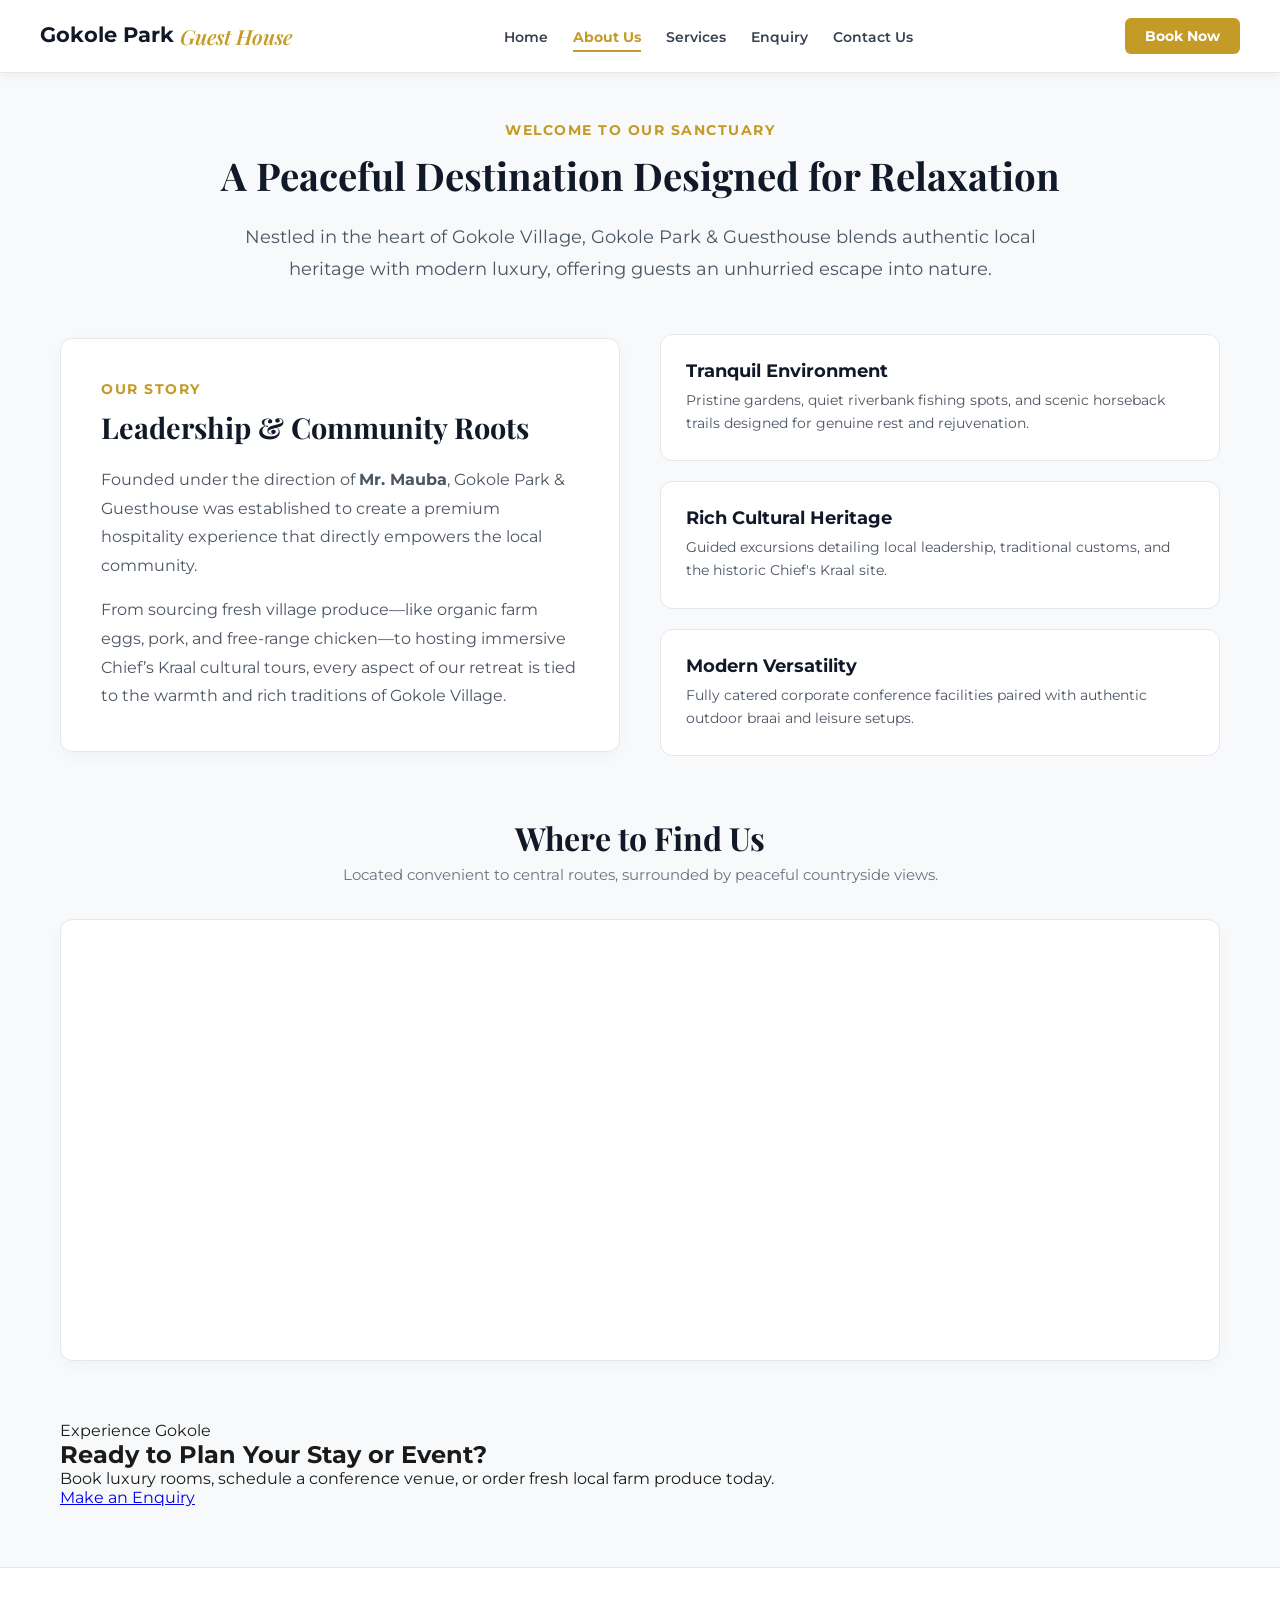
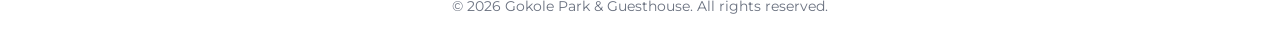
==== about.html @ bb8804ec "Completed Part 2" ====
<!DOCTYPE html>
<html lang="en">
<head>
    <meta charset="UTF-8">
    <meta name="viewport" content="width=device-width, initial-scale=1.0">
    <title>About Us - Gokole Park & Guesthouse</title>
    <link rel="stylesheet" href="style.css">
    <script src="script.js" defer></script>
</head>
<body>

<!-- STICKY NAVBAR -->
<header class="navbar">
  <a href="index.html" class="logo">
    <span class="logo-bold">Gokole Park</span> 
    <span class="logo-elegant">Guest House</span>
  </a>

  <nav>
    <ul class="nav-links">
      <li><a href="index.html">Home</a></li>
      <li><a href="about.html" class="active">About Us</a></li>
      <li><a href="services.html">Services</a></li>
      <li><a href="enquiry.html">Enquiry</a></li>
      <li><a href="contact.html">Contact Us</a></li>
    </ul>
  </nav>

  <a href="enquiry.html" class="nav-book-btn">Book Now</a>
</header>

<!-- HERO HEADER -->
<section class="about-intro-container" style="margin-top: 120px; margin-bottom: 40px;">
  <div class="about-intro-content">
    <span class="sub-title">Welcome to Our Sanctuary</span>
    <h2>A Peaceful Destination Designed for Relaxation</h2>
    <p>Nestled in the heart of Gokole Village, Gokole Park & Guesthouse blends authentic local heritage with modern luxury, offering guests an unhurried escape into nature.</p>
  </div>
</section>

<!-- STORY & VISION SECTION -->
<section class="showcase-container" style="margin-bottom: 60px;">
  <div style="display: grid; grid-template-columns: repeat(auto-fit, minmax(320px, 1fr)); gap: 40px; align-items: center;">
    
    <div style="background: #ffffff; padding: 40px; border-radius: 12px; border: 1px solid #e5e7eb; box-shadow: 0 4px 15px rgba(0,0,0,0.03);">
      <span class="sub-title" style="color: #c59b27; font-weight: 700; font-size: 0.85rem; text-transform: uppercase;">Our Story</span>
      <h3 style="font-family: 'Playfair Display', serif; font-size: 1.8rem; color: #111827; margin: 10px 0 20px 0;">Leadership & Community Roots</h3>
      <p style="color: #4b5563; line-height: 1.8; margin-bottom: 15px;">
        Founded under the direction of <strong>Mr. Mauba</strong>, Gokole Park & Guesthouse was established to create a premium hospitality experience that directly empowers the local community.
      </p>
      <p style="color: #4b5563; line-height: 1.8;">
        From sourcing fresh village produce—like organic farm eggs, pork, and free-range chicken—to hosting immersive Chief’s Kraal cultural tours, every aspect of our retreat is tied to the warmth and rich traditions of Gokole Village.
      </p>
    </div>

    <!-- PILLARS GRID -->
    <div style="display: flex; flex-direction: column; gap: 20px;">
      
      <div style="background: #ffffff; padding: 25px; border-radius: 12px; border: 1px solid #e5e7eb;">
        <h4 style="font-size: 1.1rem; color: #111827; margin-bottom: 8px;"> Tranquil Environment</h4>
        <p style="color: #4b5563; font-size: 0.9rem; line-height: 1.6;">Pristine gardens, quiet riverbank fishing spots, and scenic horseback trails designed for genuine rest and rejuvenation.</p>
      </div>

      <div style="background: #ffffff; padding: 25px; border-radius: 12px; border: 1px solid #e5e7eb;">
        <h4 style="font-size: 1.1rem; color: #111827; margin-bottom: 8px;"> Rich Cultural Heritage</h4>
        <p style="color: #4b5563; font-size: 0.9rem; line-height: 1.6;">Guided excursions detailing local leadership, traditional customs, and the historic Chief's Kraal site.</p>
      </div>

      <div style="background: #ffffff; padding: 25px; border-radius: 12px; border: 1px solid #e5e7eb;">
        <h4 style="font-size: 1.1rem; color: #111827; margin-bottom: 8px;"> Modern Versatility</h4>
        <p style="color: #4b5563; font-size: 0.9rem; line-height: 1.6;">Fully catered corporate conference facilities paired with authentic outdoor braai and leisure setups.</p>
      </div>

    </div>

  </div>
</section>

<!-- LOCATION & MAP SECTION -->
<section class="showcase-container" style="margin-bottom: 60px;">
  <div class="section-title">
    <h2>Where to Find Us</h2>
    <p>Located convenient to central routes, surrounded by peaceful countryside views.</p>
  </div>

  <div style="background: #ffffff; padding: 20px; border-radius: 12px; border: 1px solid #e5e7eb; box-shadow: 0 4px 15px rgba(0,0,0,0.03);">
    <div style="width: 100%; height: 400px; border-radius: 8px; overflow: hidden;">
      <iframe 
        src="https://www.google.com/maps/embed?pb=!1m18!1m12!1m3!1d3600.0000000000000!2d29.0000000!3d-23.0000000!2m3!1f0!2f0!3f0!3m2!1i1024!2i768!4f13.1!3m3!1m2!1s0x0%3A0x0!2zMjPCsDAwJzAwLjAiUyAyOcKwMDAnMDAuMCJF!5e0!3m2!1sen!2sza!4v1600000000000!5m2!1sen!2sza" 
        width="100%" 
        height="100%" 
        style="border:0;" 
        allowfullscreen="" 
        loading="lazy">
      </iframe>
    </div>
  </div>
</section>

<!-- CALL TO ACTION BANNER -->
<section class="showcase-container">
  <div class="launch-card">
    <span class="launch-tag">Experience Gokole</span>
    <h2>Ready to Plan Your Stay or Event?</h2>
    <p>Book luxury rooms, schedule a conference venue, or order fresh local farm produce today.</p>
    <a href="enquiry.html" class="launch-btn">Make an Enquiry</a>
  </div>
</section>

<!-- FOOTER -->
<footer style="text-align: center; padding: 30px; background: #ffffff; border-top: 1px solid #e5e7eb; color: #6b7280; font-size: 0.85rem; margin-top: 60px;">
  <p>&copy; 2026 Gokole Park & Guesthouse. All rights reserved.</p>
</footer>

</body>
</html>
---- style.css ----
@import url('https://fonts.googleapis.com/css2?family=Montserrat:wght@400;600;700&family=Playfair+Display:ital,wght@0,600;1,600&display=swap');

/* GLOBAL RESET */
* {
    box-sizing: border-box;
    margin: 0;
    padding: 0;
}

body {
    font-family: 'Montserrat', sans-serif;
    background-color: #f8f9fa;
    color: #1a1a1a;
}

/* NAVBAR */
/* --- FIXED STICKY NAVBAR --- */
.navbar {
    position: fixed; /* Locks the navbar in place */
    top: 0;
    left: 0;
    width: 100%;
    z-index: 1000; /* Keeps navbar floating on top of all images and text */
    display: flex;
    justify-content: space-between;
    align-items: center;
    padding: 18px 40px;
    background-color: #ffffff;
    border-bottom: 1px solid #e5e7eb;
    box-shadow: 0 2px 10px rgba(0, 0, 0, 0.05); /* Adds a crisp, subtle shadow while scrolling */
}

.logo {
    text-decoration: none;
    font-size: 1.3rem;
    display: flex;
    gap: 6px;
}

.logo-bold {
    font-weight: 700;
    color: #111827;
}

.logo-elegant {
    font-family: 'Playfair Display', serif;
    font-style: italic;
    font-weight: 600;
    color: #c59b27;
}

.nav-links {
    list-style: none;
    display: flex;
    gap: 25px;
}

.nav-links a {
    color: #374151;
    text-decoration: none;
    font-weight: 600;
    font-size: 0.9rem;
}

.nav-links a:hover {
    color: #c59b27;
}

.nav-book-btn {
    background-color: #c59b27;
    color: #ffffff;
    text-decoration: none;
    padding: 10px 20px;
    border-radius: 6px;
    font-weight: 700;
    font-size: 0.85rem;
}

/* HERO SECTION */
.hero-section {
    background-image: url('IMAGES/home-hero.jpeg');
    background-size: cover;
    background-position: center;
    height:100vh; /* Changed from 80vh to 100vh so it covers the full browser screen */
    padding: 0 20px;
    display: flex;
    justify-content: center;
    align-items: center;
}
.hero-section {
    background-image: url('IMAGES/home-hero.jpeg');
    background-size: cover;
    background-position: center;
    height: 100vh;
    display: flex;
    justify-content: center;
    align-items: center;
    text-align: center;
    padding: 0 20px;
    margin-top: 70px; /* Offsets the height of your fixed navbar */
}

/* --- HERO BANNER (TEXT DIRECTLY ON PHOTO) --- */
.hero-section {
    background-image: url('IMAGES/home-hero.jpeg');
    background-size: cover;
    background-position: center;
    height: 100vh;
    display: flex;
    justify-content: center;
    align-items: center;
    text-align: center;
    padding: 0 20px;
}

.hero-content {
    max-width: 800px;
}

.hero-tag {
    color: #c59b27;
    font-size: 0.85rem;
    font-weight: 700;
    text-transform: uppercase;
    letter-spacing: 1.5px;
    text-shadow: 0 2px 4px rgba(0, 0, 0, 0.4);
}

.hero-content h1 {
    font-family: 'Playfair Display', serif;
    font-size: 3.5rem;
    color: #ffffff; /* Crisp white text directly over image */
    margin: 15px 0;
    text-shadow: 0 3px 10px rgba(0, 0, 0, 0.5); /* Drops a subtle glow so text is easily readable */
}

.hero-content p {
    color: #f3f4f6;
    font-size: 1.1rem;
    margin-bottom: 30px;
    text-shadow: 0 2px 6px rgba(0, 0, 0, 0.5);
}

.hero-btn {
    background-color: #c59b27;
    color: #ffffff;
    padding: 14px 32px;
    text-decoration: none;
    border-radius: 6px;
    font-weight: 700;
    font-size: 0.95rem;
    display: inline-block;
    transition: background-color 0.3s ease;
    box-shadow: 0 4px 12px rgba(0,0,0,0.2);
}

.hero-btn:hover {
    background-color: #a8821f;
}

/* SHOWCASE CONTAINER */
.showcase-container {
    max-width: 1200px;
    margin: 50px auto;
    padding: 0 20px;
}

.section-title {
    text-align: center;
    margin-bottom: 35px;
}

.section-title h2 {
    font-family: 'Playfair Display', serif;
    font-size: 2rem;
    color: #111827;
}

.section-title p {
    color: #6b7280;
    font-size: 0.95rem;
    margin-top: 6px;
}

/* ROOM CARDS GRID */
.card-grid {
    display: grid;
    grid-template-columns: repeat(auto-fit, minmax(300px, 1fr));
    gap: 30px;
}

.room-card {
    background-color: #ffffff;
    border-radius: 12px;
    border: 1px solid #e5e7eb;
    overflow: hidden;
    box-shadow: 0 4px 15px rgba(0,0,0,0.04);
}

.card-image-wrapper {
    position: relative;
    height: 220px;
    width: 100%;
}

.card-image-wrapper img {
    width: 100%;
    height: 100%;
    object-fit: cover;
}

.card-badge {
    position: absolute;
    top: 12px;
    left: 12px;
    background-color: #ffffff;
    color: #111827;
    padding: 4px 12px;
    border-radius: 20px;
    font-size: 0.75rem;
    font-weight: 700;
}

.card-body {
    padding: 20px;
    background-color: #ffffff;
}

.card-header {
    display: flex;
    justify-content: space-between;
    align-items: baseline;
    margin-bottom: 10px;
}

.card-header h3 {
    font-size: 1.1rem;
    color: #111827;
}

.price {
    font-weight: 700;
    color: #c59b27;
    font-size: 1.1rem;
}

.price span {
    font-size: 0.75rem;
    color: #6b7280;
    font-weight: 400;
}

.card-body p {
    color: #4b5563;
    font-size: 0.88rem;
    line-height: 1.4;
    margin-bottom: 12px;
}

.tags {
    display: flex;
    gap: 6px;
    flex-wrap: wrap;
    margin-bottom: 18px;
}

.tags span {
    background-color: #f3f4f6;
    color: #4b5563;
    padding: 4px 8px;
    border-radius: 4px;
    font-size: 0.75rem;
}

.card-btn {
    display: block;
    text-align: center;
    background-color: #111827;
    color: #ffffff;
    text-decoration: none;
    padding: 10px;
    border-radius: 6px;
    font-weight: 700;
    font-size: 0.85rem;
}

.card-btn:hover {
    background-color: #c59b27;
}
/* --- TESTIMONIALS SECTION --- */
.testimonials-container {
    max-width: 1200px;
    margin: 80px auto;
    padding: 0 20px;
}

.testimonial-grid {
    display: grid;
    grid-template-columns: repeat(auto-fit, minmax(280px, 1fr));
    gap: 30px;
}

.testimonial-card {
    background-color: #ffffff;
    border-radius: 12px;
    padding: 30px;
    border: 1px solid #e5e7eb;
    box-shadow: 0 4px 15px rgba(0,0,0,0.03);
    display: flex;
    flex-direction: column;
    justify-content: space-between;
}

.stars {
    color: #c59b27; /* Gold stars */
    font-size: 1.2rem;
    margin-bottom: 15px;
}

.quote {
    color: #374151;
    font-style: italic;
    font-size: 0.95rem;
    line-height: 1.6;
    margin-bottom: 20px;
}

.author strong {
    display: block;
    color: #111827;
    font-size: 0.9rem;
}

.author span {
    color: #6b7280;
    font-size: 0.8rem;
}


/* --- ABOUT INTRO SECTION --- */
.about-intro-container {
    max-width: 900px;
    margin: 60px auto;
    padding: 0 20px;
    text-align: center;
}

.sub-title {
    color: #c59b27;
    font-weight: 700;
    font-size: 0.85rem;
    text-transform: uppercase;
    letter-spacing: 1.5px;
}

.about-intro-content h2 {
    font-family: 'Playfair Display', serif;
    font-size: 2.4rem;
    color: #111827;
    margin: 10px 0 20px 0;
}

.about-intro-content p {
    color: #4b5563;
    font-size: 1.1rem;
    line-height: 1.8;
}

/* --- EXPERIENCE GOKOLE SECTION --- */
.experience-gokole-section {
    background-image: url('IMAGES/home-hero.jpeg');
    background-size: cover;
    background-position: center;
    padding: 100px 20px;
    margin: 80px 0;
    display: flex;
    justify-content: center;
    align-items: center;
    text-align: center;
}

.experience-card {
    background-color: rgba(255, 255, 255, 0.95);
    padding: 50px;
    border-radius: 12px;
    max-width: 700px;
    box-shadow: 0 10px 30px rgba(0,0,0,0.08);
}

.experience-card h2 {
    font-family: 'Playfair Display', serif;
    font-size: 2.5rem;
    color: #111827;
    margin: 15px 0;
}

.experience-card p {
    color: #4b5563;
    font-size: 1.05rem;
    line-height: 1.6;
    margin-bottom: 25px;
}
/* --- CONTACT PAGE STYLES --- */
.room-card a[style*="background-color: #25D366"] {
    transition: opacity 0.3s ease, transform 0.2s ease;
}

.room-card a[style*="background-color: #25D366"]:hover {
    opacity: 0.9;
    transform: translateY(-2px);
}
/* ACTIVE NAV LINK STYLING */
.nav-links a.active {
    color: #c59b27 !important; /* Gold text */
    font-weight: 700;
    border-bottom: 2px solid #c59b27; /* Elegant underline accent */
    padding-bottom: 4px;
}
/* --- LIGHTBOX ANIMATED MODAL --- */
.lightbox-overlay {
    position: fixed;
    top: 0;
    left: 0;
    width: 100%;
    height: 100%;
    background-color: rgba(0, 0, 0, 0.85);
    display: flex;
    justify-content: center;
    align-items: center;
    z-index: 3000;
    opacity: 0;
    visibility: hidden;
    transition: opacity 0.3s ease, visibility 0.3s ease;
}

.lightbox-overlay.active {
    opacity: 1;
    visibility: visible;
}

.lightbox-content {
    position: relative;
    max-width: 85%;
    max-height: 85vh;
    transform: scale(0.8);
    transition: transform 0.3s cubic-bezier(0.175, 0.885, 0.32, 1.275); /* Gives a nice spring/smooth zoom effect */
}

.lightbox-overlay.active .lightbox-content {
    transform: scale(1);
}

.lightbox-content img {
    width: 100%;
    height: auto;
    max-height: 80vh;
    border-radius: 8px;
    object-fit: contain;
    box-shadow: 0 10px 30px rgba(0,0,0,0.5);
}

.lightbox-close {
    position: absolute;
    top: -40px;
    right: 0;
    color: #ffffff;
    font-size: 2rem;
    font-weight: bold;
    cursor: pointer;
    background: none;
    border: none;
}
/* --- 1. SCROLL REVEAL BASE STYLES --- */
.reveal {
    opacity: 0;
    transform: translateY(40px);
    transition: opacity 0.8s cubic-bezier(0.16, 1, 0.3, 1), transform 0.8s cubic-bezier(0.16, 1, 0.3, 1);
}

.reveal.active {
    opacity: 1;
    transform: translateY(0);
}

/* --- 2. CATEGORY FILTER BUTTONS --- */
.filter-container {
    display: flex;
    justify-content: center;
    gap: 12px;
    margin-bottom: 30px;
    flex-wrap: wrap;
}

.filter-btn {
    background-color: #ffffff;
    border: 1px solid #e5e7eb;
    color: #4b5563;
    padding: 8px 18px;
    border-radius: 20px;
    font-weight: 600;
    font-size: 0.85rem;
    cursor: pointer;
    transition: all 0.3s ease;
}

.filter-btn:hover, .filter-btn.active {
    background-color: #111827;
    color: #ffffff;
    border-color: #111827;
}

/* Smooth hide/show for filtering cards */
.room-card {
    transition: transform 0.4s ease, opacity 0.4s ease;
}

.room-card.hide {
    opacity: 0;
    transform: scale(0.9);
    pointer-events: none;
    display: none;
}

/* --- 3. SLIDE-OUT NOTIFICATION TOAST DRAWER --- */
.toast-drawer {
    position: fixed;
    bottom: 30px;
    right: -400px;
    background-color: #111827;
    color: #ffffff;
    padding: 20px 25px;
    border-radius: 12px;
    box-shadow: 0 10px 30px rgba(0,0,0,0.3);
    z-index: 9999;
    display: flex;
    align-items: center;
    gap: 15px;
    transition: right 0.5s cubic-bezier(0.68, -0.55, 0.265, 1.55);
    border-left: 4px solid #c59b27;
}

.toast-drawer.show {
    right: 30px;
}

.toast-drawer h4 {
    color: #c59b27;
    font-size: 0.95rem;
    margin-bottom: 3px;
}

.toast-drawer p {
    font-size: 0.85rem;
    color: #d1d5db;
    margin: 0;
}
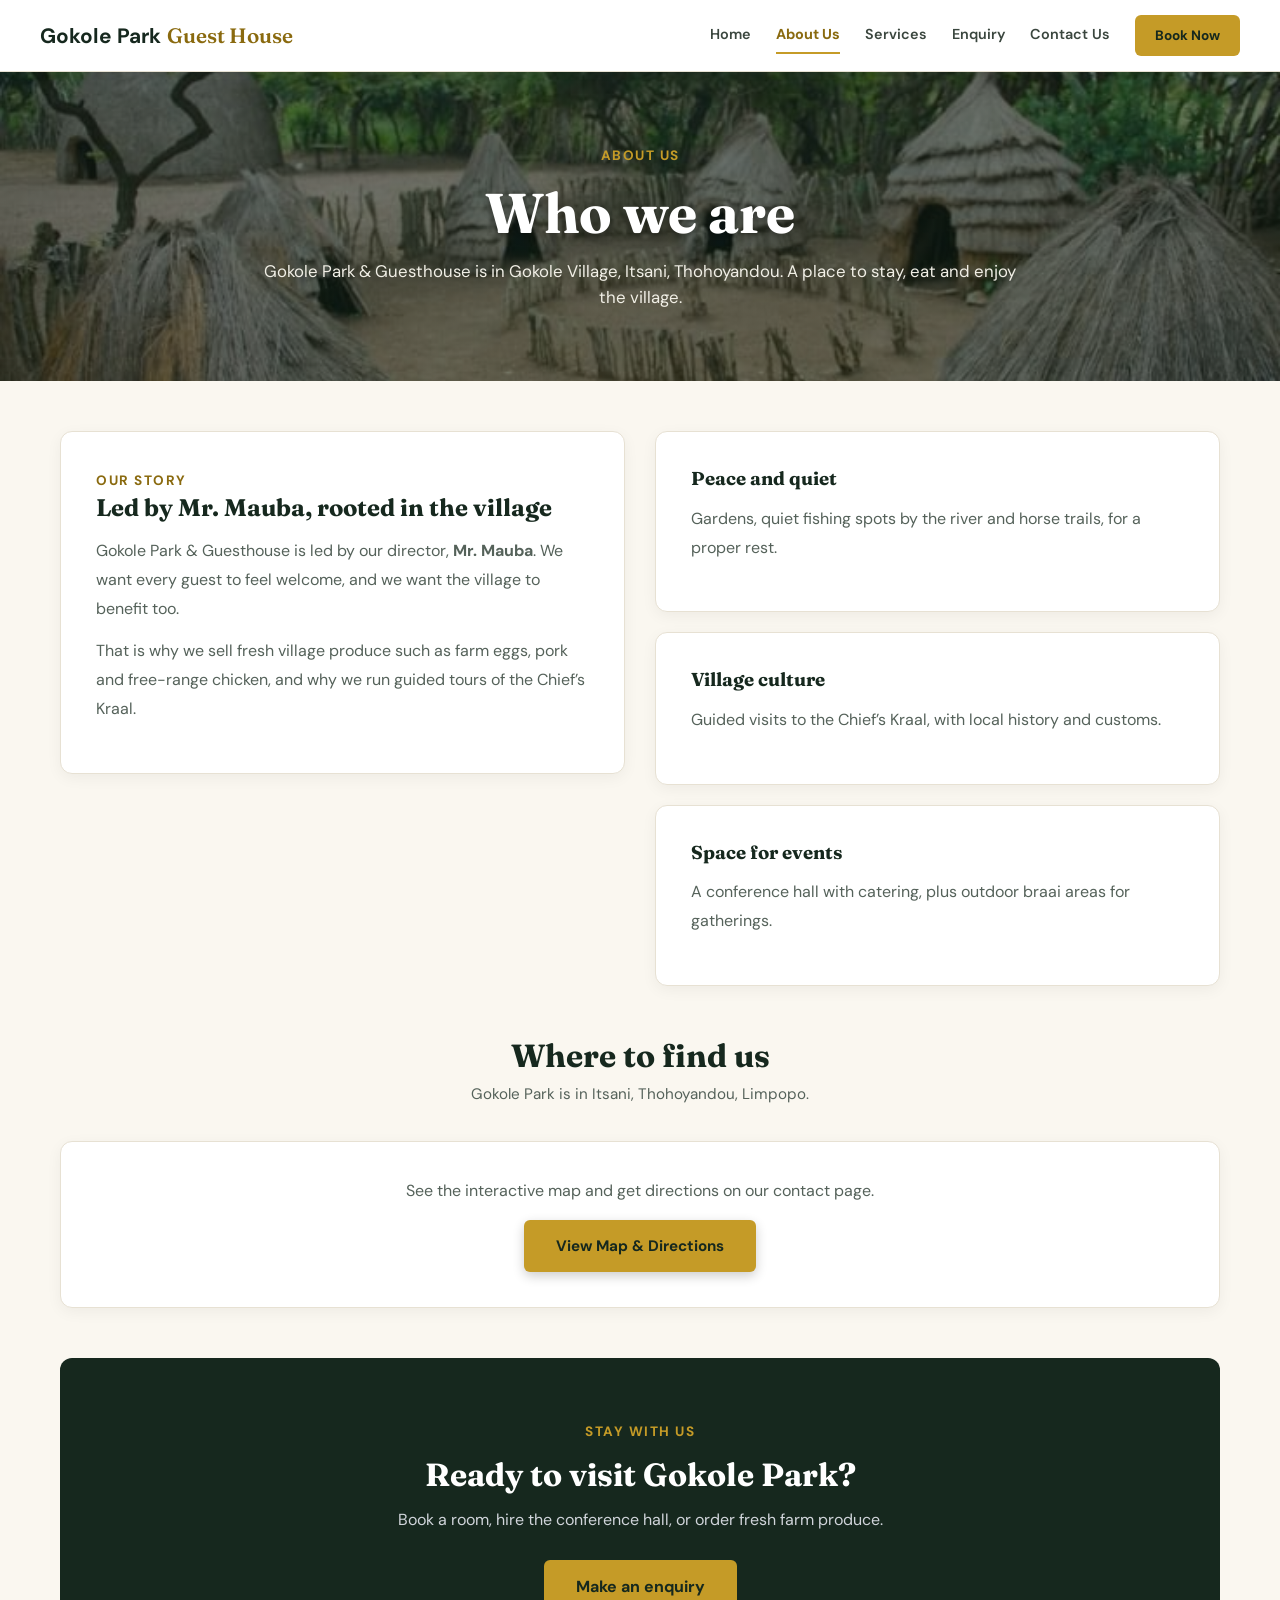
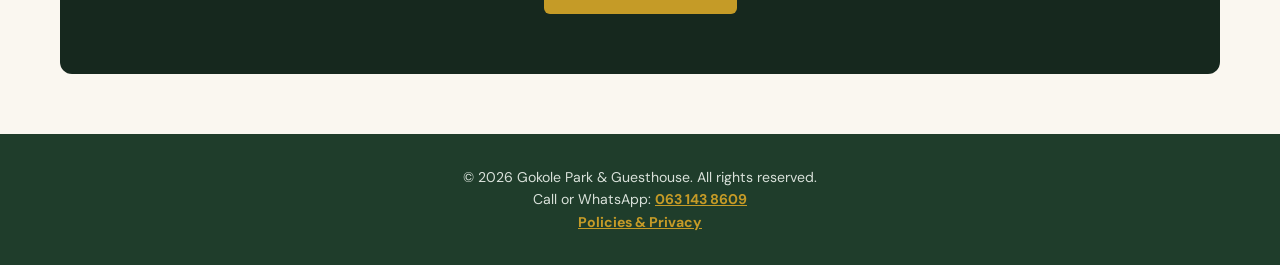
==== commit db1ca9bb: "Rewrite About page with page banner and SEO tags" ====
--- a/about.html
+++ b/about.html
@@ -3,114 +3,114 @@
 <head>
     <meta charset="UTF-8">
     <meta name="viewport" content="width=device-width, initial-scale=1.0">
-    <title>About Us - Gokole Park & Guesthouse</title>
+    <title>About Us | Gokole Park &amp; Guesthouse, Limpopo</title>
+    <meta name="description" content="Learn about Gokole Park &amp; Guesthouse in Limpopo: our story under Mr. Mauba, our community roots, Chief's Kraal tours, fresh farm produce and conference facilities.">
+    <meta name="keywords" content="about Gokole Park, Mr. Mauba, guesthouse story, Gokole Village, Chief's Kraal, Limpopo hospitality, Thohoyandou">
+    <meta name="author" content="Gokole Park &amp; Guesthouse">
     <link rel="stylesheet" href="style.css">
     <script src="script.js" defer></script>
 </head>
 <body>
+    <a href="#main" class="skip-link">Skip to main content</a>
 
-<!-- STICKY NAVBAR -->
-<header class="navbar">
-  <a href="index.html" class="logo">
-    <span class="logo-bold">Gokole Park</span> 
-    <span class="logo-elegant">Guest House</span>
-  </a>
+    <!-- NAVIGATION -->
+    <header class="navbar">
+        <a href="index.html" class="logo">
+            <span class="logo-bold">Gokole Park</span>
+            <span class="logo-elegant">Guest House</span>
+        </a>
 
-  <nav>
-    <ul class="nav-links">
-      <li><a href="index.html">Home</a></li>
-      <li><a href="about.html" class="active">About Us</a></li>
-      <li><a href="services.html">Services</a></li>
-      <li><a href="enquiry.html">Enquiry</a></li>
-      <li><a href="contact.html">Contact Us</a></li>
-    </ul>
-  </nav>
+        <button class="nav-toggle" type="button" aria-label="Open menu" aria-controls="site-nav" aria-expanded="false">&#9776;</button>
 
-  <a href="enquiry.html" class="nav-book-btn">Book Now</a>
-</header>
+        <nav class="site-nav" id="site-nav" aria-label="Main navigation">
+            <ul class="nav-links">
+                <li><a href="index.html">Home</a></li>
+                <li><a href="about.html" class="active" aria-current="page">About Us</a></li>
+                <li><a href="services.html">Services</a></li>
+                <li><a href="enquiry.html">Enquiry</a></li>
+                <li><a href="contact.html">Contact Us</a></li>
+            </ul>
+            <a href="enquiry.html" class="nav-book-btn">Book Now</a>
+        </nav>
+    </header>
 
-<!-- HERO HEADER -->
-<section class="about-intro-container" style="margin-top: 120px; margin-bottom: 40px;">
-  <div class="about-intro-content">
-    <span class="sub-title">Welcome to Our Sanctuary</span>
-    <h2>A Peaceful Destination Designed for Relaxation</h2>
-    <p>Nestled in the heart of Gokole Village, Gokole Park & Guesthouse blends authentic local heritage with modern luxury, offering guests an unhurried escape into nature.</p>
-  </div>
-</section>
+    <main id="main">
 
-<!-- STORY & VISION SECTION -->
-<section class="showcase-container" style="margin-bottom: 60px;">
-  <div style="display: grid; grid-template-columns: repeat(auto-fit, minmax(320px, 1fr)); gap: 40px; align-items: center;">
-    
-    <div style="background: #ffffff; padding: 40px; border-radius: 12px; border: 1px solid #e5e7eb; box-shadow: 0 4px 15px rgba(0,0,0,0.03);">
-      <span class="sub-title" style="color: #c59b27; font-weight: 700; font-size: 0.85rem; text-transform: uppercase;">Our Story</span>
-      <h3 style="font-family: 'Playfair Display', serif; font-size: 1.8rem; color: #111827; margin: 10px 0 20px 0;">Leadership & Community Roots</h3>
-      <p style="color: #4b5563; line-height: 1.8; margin-bottom: 15px;">
-        Founded under the direction of <strong>Mr. Mauba</strong>, Gokole Park & Guesthouse was established to create a premium hospitality experience that directly empowers the local community.
-      </p>
-      <p style="color: #4b5563; line-height: 1.8;">
-        From sourcing fresh village produce—like organic farm eggs, pork, and free-range chicken—to hosting immersive Chief’s Kraal cultural tours, every aspect of our retreat is tied to the warmth and rich traditions of Gokole Village.
-      </p>
-    </div>
+        <!-- PAGE BANNER -->
+        <section class="page-banner page-banner--about">
+            <div class="page-banner-content">
+                <span class="sub-title">About us</span>
+                <h1>Who we are</h1>
+                <p>Gokole Park &amp; Guesthouse is in Gokole Village, Itsani, Thohoyandou. A place to stay, eat and enjoy the village.</p>
+            </div>
+        </section>
 
-    <!-- PILLARS GRID -->
-    <div style="display: flex; flex-direction: column; gap: 20px;">
-      
-      <div style="background: #ffffff; padding: 25px; border-radius: 12px; border: 1px solid #e5e7eb;">
-        <h4 style="font-size: 1.1rem; color: #111827; margin-bottom: 8px;"> Tranquil Environment</h4>
-        <p style="color: #4b5563; font-size: 0.9rem; line-height: 1.6;">Pristine gardens, quiet riverbank fishing spots, and scenic horseback trails designed for genuine rest and rejuvenation.</p>
-      </div>
+        <!-- STORY AND PILLARS -->
+        <section class="showcase-container" aria-labelledby="story-heading">
+            <div class="panel-grid">
 
-      <div style="background: #ffffff; padding: 25px; border-radius: 12px; border: 1px solid #e5e7eb;">
-        <h4 style="font-size: 1.1rem; color: #111827; margin-bottom: 8px;"> Rich Cultural Heritage</h4>
-        <p style="color: #4b5563; font-size: 0.9rem; line-height: 1.6;">Guided excursions detailing local leadership, traditional customs, and the historic Chief's Kraal site.</p>
-      </div>
+                <div class="panel">
+                    <span class="sub-title">Our story</span>
+                    <h2 id="story-heading">Led by Mr. Mauba, rooted in the village</h2>
+                    <p>
+                        Gokole Park &amp; Guesthouse is led by our director, <strong>Mr. Mauba</strong>. We want every guest to feel welcome, and we want the village to benefit too.
+                    </p>
+                    <p>
+                        That is why we sell fresh village produce such as farm eggs, pork and free-range chicken, and why we run guided tours of the Chief&rsquo;s Kraal.
+                    </p>
+                </div>
 
-      <div style="background: #ffffff; padding: 25px; border-radius: 12px; border: 1px solid #e5e7eb;">
-        <h4 style="font-size: 1.1rem; color: #111827; margin-bottom: 8px;"> Modern Versatility</h4>
-        <p style="color: #4b5563; font-size: 0.9rem; line-height: 1.6;">Fully catered corporate conference facilities paired with authentic outdoor braai and leisure setups.</p>
-      </div>
+                <div class="stack">
+                    <div class="panel">
+                        <h3>Peace and quiet</h3>
+                        <p>Gardens, quiet fishing spots by the river and horse trails, for a proper rest.</p>
+                    </div>
 
-    </div>
+                    <div class="panel">
+                        <h3>Village culture</h3>
+                        <p>Guided visits to the Chief&rsquo;s Kraal, with local history and customs.</p>
+                    </div>
 
-  </div>
-</section>
+                    <div class="panel">
+                        <h3>Space for events</h3>
+                        <p>A conference hall with catering, plus outdoor braai areas for gatherings.</p>
+                    </div>
+                </div>
 
-<!-- LOCATION & MAP SECTION -->
-<section class="showcase-container" style="margin-bottom: 60px;">
-  <div class="section-title">
-    <h2>Where to Find Us</h2>
-    <p>Located convenient to central routes, surrounded by peaceful countryside views.</p>
-  </div>
+            </div>
+        </section>
 
-  <div style="background: #ffffff; padding: 20px; border-radius: 12px; border: 1px solid #e5e7eb; box-shadow: 0 4px 15px rgba(0,0,0,0.03);">
-    <div style="width: 100%; height: 400px; border-radius: 8px; overflow: hidden;">
-      <iframe 
-        src="https://www.google.com/maps/embed?pb=!1m18!1m12!1m3!1d3600.0000000000000!2d29.0000000!3d-23.0000000!2m3!1f0!2f0!3f0!3m2!1i1024!2i768!4f13.1!3m3!1m2!1s0x0%3A0x0!2zMjPCsDAwJzAwLjAiUyAyOcKwMDAnMDAuMCJF!5e0!3m2!1sen!2sza!4v1600000000000!5m2!1sen!2sza" 
-        width="100%" 
-        height="100%" 
-        style="border:0;" 
-        allowfullscreen="" 
-        loading="lazy">
-      </iframe>
-    </div>
-  </div>
-</section>
+        <!-- LOCATION -->
+        <section class="showcase-container" aria-labelledby="find-heading">
+            <div class="section-title">
+                <h2 id="find-heading">Where to find us</h2>
+                <p>Gokole Park is in Itsani, Thohoyandou, Limpopo.</p>
+            </div>
 
-<!-- CALL TO ACTION BANNER -->
-<section class="showcase-container">
-  <div class="launch-card">
-    <span class="launch-tag">Experience Gokole</span>
-    <h2>Ready to Plan Your Stay or Event?</h2>
-    <p>Book luxury rooms, schedule a conference venue, or order fresh local farm produce today.</p>
-    <a href="enquiry.html" class="launch-btn">Make an Enquiry</a>
-  </div>
-</section>
+            <div class="panel map-actions">
+                <p>See the interactive map and get directions on our contact page.</p>
+                <a href="contact.html#map" class="hero-btn">View Map &amp; Directions</a>
+            </div>
+        </section>
 
-<!-- FOOTER -->
-<footer style="text-align: center; padding: 30px; background: #ffffff; border-top: 1px solid #e5e7eb; color: #6b7280; font-size: 0.85rem; margin-top: 60px;">
-  <p>&copy; 2026 Gokole Park & Guesthouse. All rights reserved.</p>
-</footer>
+        <!-- CALL TO ACTION -->
+        <section class="showcase-container">
+            <div class="launch-card">
+                <span class="launch-tag">Stay with us</span>
+                <h2>Ready to visit Gokole Park?</h2>
+                <p>Book a room, hire the conference hall, or order fresh farm produce.</p>
+                <a href="enquiry.html" class="launch-btn">Make an enquiry</a>
+            </div>
+        </section>
+
+    </main>
+
+    <!-- FOOTER -->
+    <footer class="site-footer">
+        <p>&copy; 2026 Gokole Park &amp; Guesthouse. All rights reserved.</p>
+        <p>Call or WhatsApp: <a href="tel:+27631438609">063 143 8609</a></p>
+        <p><a href="policies.html">Policies &amp; Privacy</a></p>
+    </footer>
 
 </body>
 </html>
--- a/style.css
+++ b/style.css
@@ -1,52 +1,165 @@
-@import url('https://fonts.googleapis.com/css2?family=Montserrat:wght@400;600;700&family=Playfair+Display:ital,wght@0,600;1,600&display=swap');
-
-/* GLOBAL RESET */
-* {
+/* =====================================================
+   GOKOLE PARK & GUESTHOUSE - SHARED STYLESHEET
+   One file, used by every page.
+   Sections:
+   1. Design tokens (colours, fonts, sizes)
+   2. Reset and base styles
+   3. Navigation
+   4. Buttons
+   5. Hero and page intro
+   6. Cards, grids and sections
+   7. Panels, forms and map
+   8. Interactive features (lightbox, filter, toast)
+   9. Footer
+   10. Media queries (tablet and mobile)
+   ===================================================== */
+
+@import url('https://fonts.googleapis.com/css2?family=DM+Sans:wght@400;500;700&family=Fraunces:opsz,wght@9..144,500;9..144,600&display=swap');
+
+/* ---------- 1. DESIGN TOKENS ---------- */
+:root {
+    /* Colours */
+    --gold: #c59b27;
+    --gold-dark: #a8821f;
+    --gold-text: #8a6a0f;      /* darker gold for text on light backgrounds (readable) */
+    --green: #1f3d2b;          /* forest green for strips and footer */
+    --ink: #16281e;
+    --text: #3a463e;
+    --muted: #55625a;
+    --line: #e7e1d3;
+    --bg: #faf7f0;
+    --white: #ffffff;
+    --whatsapp: #0f7a43;
+    --error: #b91c1c;
+    --success: #15803d;
+
+    /* Fonts */
+    --font-body: 'DM Sans', Arial, sans-serif;
+    --font-display: 'Fraunces', Georgia, serif;
+
+    /* Type scale (overridden in the media queries at the bottom) */
+    --fs-h1: 3.5rem;
+    --fs-h2: 2rem;
+    --fs-h2-large: 2.4rem;
+    --fs-h3: 1.1rem;
+    --fs-body: 1rem;
+    --fs-small: 0.88rem;
+
+    /* Layout */
+    --nav-height: 72px;
+    --radius: 12px;
+    --radius-small: 6px;
+    --page-width: 1200px;
+    --shadow: 0 4px 15px rgba(0, 0, 0, 0.05);
+}
+
+/* ---------- 2. RESET AND BASE ---------- */
+*,
+*::before,
+*::after {
     box-sizing: border-box;
     margin: 0;
     padding: 0;
 }
 
+html {
+    scroll-behavior: smooth;
+    scroll-padding-top: var(--nav-height);
+}
+
 body {
-    font-family: 'Montserrat', sans-serif;
-    background-color: #f8f9fa;
-    color: #1a1a1a;
-}
-
-/* NAVBAR */
-/* --- FIXED STICKY NAVBAR --- */
+    font-family: var(--font-body);
+    font-size: var(--fs-body);
+    line-height: 1.6;
+    background-color: var(--bg);
+    color: var(--ink);
+    padding-top: var(--nav-height); /* space for the fixed navbar */
+}
+
+img {
+    display: block;
+    max-width: 100%;
+    height: auto;
+}
+
+h1, h2, h3, h4 {
+    line-height: 1.25;
+    color: var(--ink);
+}
+
+a {
+    color: var(--gold-text);
+}
+
+a:hover {
+    color: var(--gold-dark);
+}
+
+/* Visible keyboard focus on everything clickable */
+a:focus-visible,
+button:focus-visible,
+input:focus-visible,
+select:focus-visible,
+textarea:focus-visible {
+    outline: 3px solid var(--gold);
+    outline-offset: 2px;
+}
+
+.skip-link {
+    position: absolute;
+    left: 10px;
+    top: -60px;
+    background: var(--ink);
+    color: var(--white);
+    padding: 10px 16px;
+    border-radius: var(--radius-small);
+    z-index: 5000;
+}
+
+.skip-link:focus {
+    top: 10px;
+    color: var(--white);
+}
+
+/* ---------- 3. NAVIGATION ---------- */
 .navbar {
-    position: fixed; /* Locks the navbar in place */
+    position: fixed;
     top: 0;
     left: 0;
     width: 100%;
-    z-index: 1000; /* Keeps navbar floating on top of all images and text */
+    height: var(--nav-height);
+    z-index: 1000;
     display: flex;
     justify-content: space-between;
     align-items: center;
-    padding: 18px 40px;
-    background-color: #ffffff;
-    border-bottom: 1px solid #e5e7eb;
-    box-shadow: 0 2px 10px rgba(0, 0, 0, 0.05); /* Adds a crisp, subtle shadow while scrolling */
+    padding: 0 40px;
+    background-color: var(--white);
+    border-bottom: 1px solid var(--line);
+    box-shadow: 0 2px 10px rgba(0, 0, 0, 0.05);
 }
 
 .logo {
+    display: flex;
+    gap: 6px;
+    font-size: 1.3rem;
     text-decoration: none;
-    font-size: 1.3rem;
-    display: flex;
-    gap: 6px;
 }
 
 .logo-bold {
     font-weight: 700;
-    color: #111827;
+    color: var(--ink);
 }
 
 .logo-elegant {
-    font-family: 'Playfair Display', serif;
-    font-style: italic;
+    font-family: var(--font-display);
     font-weight: 600;
-    color: #c59b27;
+    color: var(--gold-text);
+}
+
+.site-nav {
+    display: flex;
+    align-items: center;
+    gap: 25px;
 }
 
 .nav-links {
@@ -56,82 +169,190 @@
 }
 
 .nav-links a {
-    color: #374151;
+    display: inline-block;
+    padding: 6px 0;
+    color: var(--text);
     text-decoration: none;
     font-weight: 600;
     font-size: 0.9rem;
-}
-
-.nav-links a:hover {
-    color: #c59b27;
+    border-bottom: 2px solid transparent;
+    transition: color 0.2s ease, border-color 0.2s ease;
+}
+
+.nav-links a:hover,
+.nav-links a:focus-visible {
+    color: var(--gold-text);
+    border-bottom-color: var(--gold);
+}
+
+.nav-links a:active {
+    color: var(--gold-dark);
+}
+
+.nav-links a.active {
+    color: var(--gold-text);
+    font-weight: 700;
+    border-bottom-color: var(--gold);
+}
+
+/* Hamburger button: hidden on desktop, shown on tablet and mobile */
+.nav-toggle {
+    display: none;
+    background: none;
+    border: 1px solid var(--line);
+    border-radius: var(--radius-small);
+    padding: 8px 12px;
+    font-size: 1.4rem;
+    line-height: 1;
+    color: var(--ink);
+    cursor: pointer;
+}
+
+.nav-toggle:hover {
+    background-color: var(--bg);
+}
+
+.nav-toggle:active {
+    background-color: var(--line);
+}
+
+/* ---------- 4. BUTTONS ---------- */
+.nav-book-btn,
+.hero-btn,
+.card-btn,
+.launch-btn,
+.form-btn {
+    display: inline-block;
+    text-align: center;
+    text-decoration: none;
+    font-family: var(--font-body);
+    font-weight: 700;
+    border: none;
+    border-radius: var(--radius-small);
+    cursor: pointer;
+    transition: background-color 0.25s ease, transform 0.15s ease, box-shadow 0.25s ease;
+}
+
+/* Gold buttons */
+.nav-book-btn,
+.hero-btn,
+.form-btn {
+    background-color: var(--gold);
+    color: var(--ink);
+}
+
+.nav-book-btn:hover,
+.hero-btn:hover,
+.form-btn:hover {
+    background-color: var(--gold-dark);
+    color: var(--white);
+}
+
+.nav-book-btn:active,
+.hero-btn:active,
+.form-btn:active,
+.card-btn:active,
+.launch-btn:active {
+    transform: translateY(1px);
 }
 
 .nav-book-btn {
-    background-color: #c59b27;
-    color: #ffffff;
-    text-decoration: none;
     padding: 10px 20px;
-    border-radius: 6px;
-    font-weight: 700;
     font-size: 0.85rem;
 }
 
-/* HERO SECTION */
+.hero-btn {
+    padding: 14px 32px;
+    font-size: 0.95rem;
+    box-shadow: 0 4px 12px rgba(0, 0, 0, 0.2);
+}
+
+/* Dark card buttons */
+.card-btn {
+    display: block;
+    padding: 12px;
+    background-color: var(--ink);
+    color: var(--white);
+    font-size: 0.85rem;
+}
+
+.card-btn:hover {
+    background-color: var(--gold);
+    color: var(--ink);
+}
+
+/* WhatsApp variant (replaces the old inline styles) */
+.card-btn.whatsapp {
+    background-color: var(--whatsapp);
+    color: var(--white);
+}
+
+.card-btn.whatsapp:hover {
+    background-color: #0b5f34;
+    color: var(--white);
+    transform: translateY(-2px);
+}
+
+.launch-btn {
+    padding: 14px 32px;
+    background-color: var(--gold);
+    color: var(--ink);
+}
+
+.launch-btn:hover {
+    background-color: var(--white);
+    color: var(--ink);
+}
+
+.form-btn {
+    width: 100%;
+    padding: 14px;
+    font-size: 1rem;
+}
+
+.form-btn:disabled {
+    background-color: var(--line);
+    color: var(--muted);
+    cursor: not-allowed;
+}
+
+/* ---------- 5. HERO AND PAGE INTRO ---------- */
 .hero-section {
-    background-image: url('IMAGES/home-hero.jpeg');
-    background-size: cover;
-    background-position: center;
-    height:100vh; /* Changed from 80vh to 100vh so it covers the full browser screen */
-    padding: 0 20px;
-    display: flex;
-    justify-content: center;
-    align-items: center;
-}
-.hero-section {
-    background-image: url('IMAGES/home-hero.jpeg');
-    background-size: cover;
-    background-position: center;
-    height: 100vh;
+    min-height: calc(100vh - var(--nav-height));
+    min-height: calc(100svh - var(--nav-height)); /* phones: ignores the browser's address bar */
+    padding: 60px 20px;
     display: flex;
     justify-content: center;
     align-items: center;
     text-align: center;
-    padding: 0 20px;
-    margin-top: 70px; /* Offsets the height of your fixed navbar */
-}
-
-/* --- HERO BANNER (TEXT DIRECTLY ON PHOTO) --- */
-.hero-section {
-    background-image: url('IMAGES/home-hero.jpeg');
+    background-image: linear-gradient(rgba(16, 32, 22, 0.55), rgba(16, 32, 22, 0.55)), url('IMAGES/gokole-park-guesthouse-garden.jpeg');
     background-size: cover;
     background-position: center;
-    height: 100vh;
-    display: flex;
-    justify-content: center;
-    align-items: center;
-    text-align: center;
-    padding: 0 20px;
 }
 
 .hero-content {
     max-width: 800px;
 }
 
-.hero-tag {
-    color: #c59b27;
+.hero-tag,
+.sub-title {
     font-size: 0.85rem;
     font-weight: 700;
     text-transform: uppercase;
     letter-spacing: 1.5px;
+}
+
+.hero-tag {
+    color: var(--gold);
     text-shadow: 0 2px 4px rgba(0, 0, 0, 0.4);
 }
 
 .hero-content h1 {
-    font-family: 'Playfair Display', serif;
-    font-size: 3.5rem;
-    color: #ffffff; /* Crisp white text directly over image */
+    font-family: var(--font-display);
+    font-size: var(--fs-h1);
+    color: var(--white);
     margin: 15px 0;
-    text-shadow: 0 3px 10px rgba(0, 0, 0, 0.5); /* Drops a subtle glow so text is easily readable */
+    text-shadow: 0 3px 10px rgba(0, 0, 0, 0.5);
 }
 
 .hero-content p {
@@ -141,203 +362,10 @@
     text-shadow: 0 2px 6px rgba(0, 0, 0, 0.5);
 }
 
-.hero-btn {
-    background-color: #c59b27;
-    color: #ffffff;
-    padding: 14px 32px;
-    text-decoration: none;
-    border-radius: 6px;
-    font-weight: 700;
-    font-size: 0.95rem;
-    display: inline-block;
-    transition: background-color 0.3s ease;
-    box-shadow: 0 4px 12px rgba(0,0,0,0.2);
-}
-
-.hero-btn:hover {
-    background-color: #a8821f;
-}
-
-/* SHOWCASE CONTAINER */
-.showcase-container {
-    max-width: 1200px;
-    margin: 50px auto;
-    padding: 0 20px;
-}
-
-.section-title {
-    text-align: center;
-    margin-bottom: 35px;
-}
-
-.section-title h2 {
-    font-family: 'Playfair Display', serif;
-    font-size: 2rem;
-    color: #111827;
-}
-
-.section-title p {
-    color: #6b7280;
-    font-size: 0.95rem;
-    margin-top: 6px;
-}
-
-/* ROOM CARDS GRID */
-.card-grid {
-    display: grid;
-    grid-template-columns: repeat(auto-fit, minmax(300px, 1fr));
-    gap: 30px;
-}
-
-.room-card {
-    background-color: #ffffff;
-    border-radius: 12px;
-    border: 1px solid #e5e7eb;
-    overflow: hidden;
-    box-shadow: 0 4px 15px rgba(0,0,0,0.04);
-}
-
-.card-image-wrapper {
-    position: relative;
-    height: 220px;
-    width: 100%;
-}
-
-.card-image-wrapper img {
-    width: 100%;
-    height: 100%;
-    object-fit: cover;
-}
-
-.card-badge {
-    position: absolute;
-    top: 12px;
-    left: 12px;
-    background-color: #ffffff;
-    color: #111827;
-    padding: 4px 12px;
-    border-radius: 20px;
-    font-size: 0.75rem;
-    font-weight: 700;
-}
-
-.card-body {
-    padding: 20px;
-    background-color: #ffffff;
-}
-
-.card-header {
-    display: flex;
-    justify-content: space-between;
-    align-items: baseline;
-    margin-bottom: 10px;
-}
-
-.card-header h3 {
-    font-size: 1.1rem;
-    color: #111827;
-}
-
-.price {
-    font-weight: 700;
-    color: #c59b27;
-    font-size: 1.1rem;
-}
-
-.price span {
-    font-size: 0.75rem;
-    color: #6b7280;
-    font-weight: 400;
-}
-
-.card-body p {
-    color: #4b5563;
-    font-size: 0.88rem;
-    line-height: 1.4;
-    margin-bottom: 12px;
-}
-
-.tags {
-    display: flex;
-    gap: 6px;
-    flex-wrap: wrap;
-    margin-bottom: 18px;
-}
-
-.tags span {
-    background-color: #f3f4f6;
-    color: #4b5563;
-    padding: 4px 8px;
-    border-radius: 4px;
-    font-size: 0.75rem;
-}
-
-.card-btn {
-    display: block;
-    text-align: center;
-    background-color: #111827;
-    color: #ffffff;
-    text-decoration: none;
-    padding: 10px;
-    border-radius: 6px;
-    font-weight: 700;
-    font-size: 0.85rem;
-}
-
-.card-btn:hover {
-    background-color: #c59b27;
-}
-/* --- TESTIMONIALS SECTION --- */
-.testimonials-container {
-    max-width: 1200px;
-    margin: 80px auto;
-    padding: 0 20px;
-}
-
-.testimonial-grid {
-    display: grid;
-    grid-template-columns: repeat(auto-fit, minmax(280px, 1fr));
-    gap: 30px;
-}
-
-.testimonial-card {
-    background-color: #ffffff;
-    border-radius: 12px;
-    padding: 30px;
-    border: 1px solid #e5e7eb;
-    box-shadow: 0 4px 15px rgba(0,0,0,0.03);
-    display: flex;
-    flex-direction: column;
-    justify-content: space-between;
-}
-
-.stars {
-    color: #c59b27; /* Gold stars */
-    font-size: 1.2rem;
-    margin-bottom: 15px;
-}
-
-.quote {
-    color: #374151;
-    font-style: italic;
-    font-size: 0.95rem;
-    line-height: 1.6;
-    margin-bottom: 20px;
-}
-
-.author strong {
-    display: block;
-    color: #111827;
-    font-size: 0.9rem;
-}
-
-.author span {
-    color: #6b7280;
-    font-size: 0.8rem;
-}
-
-
-/* --- ABOUT INTRO SECTION --- */
+.sub-title {
+    color: var(--gold-text);
+}
+
 .about-intro-container {
     max-width: 900px;
     margin: 60px auto;
@@ -345,132 +373,537 @@
     text-align: center;
 }
 
-.sub-title {
-    color: #c59b27;
+.about-intro-content h1,
+.about-intro-content h2 {
+    font-family: var(--font-display);
+    font-size: var(--fs-h2-large);
+    margin: 10px 0 20px;
+}
+
+.about-intro-content p {
+    color: var(--muted);
+    font-size: 1.1rem;
+    line-height: 1.8;
+}
+
+/* ---------- 6. CARDS, GRIDS AND SECTIONS ---------- */
+.showcase-container,
+.testimonials-container {
+    max-width: var(--page-width);
+    margin: 50px auto;
+    padding: 0 20px;
+}
+
+.section-title {
+    text-align: center;
+    margin-bottom: 35px;
+}
+
+.section-title h2 {
+    font-family: var(--font-display);
+    font-size: var(--fs-h2);
+}
+
+.section-title p {
+    color: var(--muted);
+    font-size: 0.95rem;
+    margin-top: 6px;
+}
+
+.card-grid {
+    display: grid;
+    grid-template-columns: repeat(auto-fit, minmax(min(100%, 300px), 1fr));
+    gap: 30px;
+}
+
+.room-card {
+    background-color: var(--white);
+    border: 1px solid var(--line);
+    border-radius: var(--radius);
+    overflow: hidden;
+    box-shadow: var(--shadow);
+    transition: transform 0.3s ease, box-shadow 0.3s ease, opacity 0.4s ease;
+}
+
+.room-card:hover {
+    transform: translateY(-4px);
+    box-shadow: 0 10px 24px rgba(0, 0, 0, 0.09);
+}
+
+.card-image-wrapper {
+    position: relative;
+    height: 220px;
+    width: 100%;
+}
+
+.card-image-wrapper img {
+    width: 100%;
+    height: 100%;
+    object-fit: cover;
+}
+
+.card-badge {
+    position: absolute;
+    top: 12px;
+    left: 12px;
+    background-color: var(--white);
+    color: var(--ink);
+    padding: 4px 12px;
+    border-radius: 20px;
+    font-size: 0.75rem;
+    font-weight: 700;
+}
+
+.card-body {
+    padding: 20px;
+}
+
+.card-body h3,
+.card-header h3 {
+    font-size: var(--fs-h3);
+    margin-bottom: 8px;
+}
+
+.card-body p {
+    color: var(--muted);
+    font-size: var(--fs-small);
+    line-height: 1.5;
+    margin-bottom: 14px;
+}
+
+.card-header {
+    display: flex;
+    justify-content: space-between;
+    align-items: baseline;
+    gap: 10px;
+    margin-bottom: 4px;
+}
+
+.price {
+    font-weight: 700;
+    color: var(--gold-text);
+    font-size: var(--fs-h3);
+    white-space: nowrap;
+}
+
+.price span {
+    font-size: 0.75rem;
+    color: var(--muted);
+    font-weight: 400;
+}
+
+.tags {
+    display: flex;
+    flex-wrap: wrap;
+    gap: 6px;
+    margin-bottom: 18px;
+}
+
+.tags span {
+    background-color: #f3f4f6;
+    color: var(--muted);
+    padding: 4px 8px;
+    border-radius: 4px;
+    font-size: 0.75rem;
+}
+
+/* Cards that hold only text (contact and FAQ) */
+.room-card.text-card {
+    padding: 28px;
+}
+
+.text-card h3,
+.text-card h4 {
+    margin-bottom: 8px;
+}
+
+.text-card p {
+    color: var(--muted);
+    font-size: var(--fs-small);
+    line-height: 1.6;
+}
+
+.text-card .role {
+    color: var(--gold-text);
     font-weight: 700;
     font-size: 0.85rem;
-    text-transform: uppercase;
-    letter-spacing: 1.5px;
-}
-
-.about-intro-content h2 {
-    font-family: 'Playfair Display', serif;
-    font-size: 2.4rem;
-    color: #111827;
-    margin: 10px 0 20px 0;
-}
-
-.about-intro-content p {
-    color: #4b5563;
-    font-size: 1.1rem;
-    line-height: 1.8;
-}
-
-/* --- EXPERIENCE GOKOLE SECTION --- */
+    margin-bottom: 14px;
+}
+
+/* Testimonials */
+.testimonials-container {
+    margin: 80px auto;
+}
+
+.testimonial-grid {
+    display: grid;
+    grid-template-columns: repeat(auto-fit, minmax(min(100%, 280px), 1fr));
+    gap: 30px;
+}
+
+.testimonial-card {
+    display: flex;
+    flex-direction: column;
+    justify-content: space-between;
+    padding: 30px;
+    background-color: var(--white);
+    border: 1px solid var(--line);
+    border-radius: var(--radius);
+    box-shadow: var(--shadow);
+}
+
+.stars {
+    color: var(--gold);
+    font-size: 1.2rem;
+    margin-bottom: 15px;
+}
+
+.quote {
+    color: var(--text);
+    font-style: italic;
+    font-size: 0.95rem;
+    line-height: 1.6;
+    margin-bottom: 20px;
+}
+
+.author strong {
+    display: block;
+    font-size: 0.9rem;
+}
+
+.author span {
+    color: var(--muted);
+    font-size: 0.8rem;
+}
+
+/* Photo band with a card on top */
 .experience-gokole-section {
-    background-image: url('IMAGES/home-hero.jpeg');
-    background-size: cover;
-    background-position: center;
+    margin: 80px 0;
     padding: 100px 20px;
-    margin: 80px 0;
     display: flex;
     justify-content: center;
     align-items: center;
     text-align: center;
+    background-image: linear-gradient(rgba(0, 0, 0, 0.35), rgba(0, 0, 0, 0.35)), url('IMAGES/gokole-park-guesthouse-garden.jpeg');
+    background-size: cover;
+    background-position: center;
 }
 
 .experience-card {
-    background-color: rgba(255, 255, 255, 0.95);
+    max-width: 700px;
     padding: 50px;
-    border-radius: 12px;
+    background-color: rgba(255, 255, 255, 0.96);
+    border-radius: var(--radius);
+    box-shadow: 0 10px 30px rgba(0, 0, 0, 0.12);
+}
+
+.experience-card .hero-tag {
+    color: var(--gold-text);
+    text-shadow: none;
+}
+
+.experience-card h2 {
+    font-family: var(--font-display);
+    font-size: 2.5rem;
+    margin: 15px 0;
+}
+
+.experience-card p {
+    color: var(--muted);
+    font-size: 1.05rem;
+    margin-bottom: 25px;
+}
+
+/* Call-to-action banner (was missing from the old stylesheet) */
+.launch-card {
+    padding: 60px 30px;
+    text-align: center;
+    background-color: var(--ink);
+    color: var(--white);
+    border-radius: var(--radius);
+}
+
+.launch-tag {
+    display: inline-block;
+    margin-bottom: 12px;
+    color: var(--gold);
+    font-size: 0.85rem;
+    font-weight: 700;
+    text-transform: uppercase;
+    letter-spacing: 1.5px;
+}
+
+.launch-card h2 {
+    font-family: var(--font-display);
+    font-size: var(--fs-h2);
+    color: var(--white);
+    margin-bottom: 12px;
+}
+
+.launch-card p {
+    max-width: 600px;
+    margin: 0 auto 28px;
+    color: #d1d5db;
+}
+
+/* ---------- 7. PANELS, FORMS AND MAP ---------- */
+.panel {
+    padding: 35px;
+    background-color: var(--white);
+    border: 1px solid var(--line);
+    border-radius: var(--radius);
+    box-shadow: var(--shadow);
+}
+
+.panel h2,
+.panel h3 {
+    font-family: var(--font-display);
+    margin-bottom: 14px;
+}
+
+.panel p {
+    color: var(--muted);
+    line-height: 1.8;
+    margin-bottom: 14px;
+}
+
+.panel-grid {
+    display: grid;
+    grid-template-columns: repeat(auto-fit, minmax(min(100%, 320px), 1fr));
+    gap: 30px;
+    align-items: start;
+}
+
+.stack {
+    display: flex;
+    flex-direction: column;
+    gap: 20px;
+}
+
+.info-list {
+    list-style: none;
+    color: var(--muted);
+    font-size: 0.95rem;
+    line-height: 2;
+}
+
+.info-list li {
+    border-bottom: 1px solid var(--line);
+}
+
+.info-list li:last-child {
+    border-bottom: none;
+}
+
+/* Forms */
+.form-container {
     max-width: 700px;
-    box-shadow: 0 10px 30px rgba(0,0,0,0.08);
-}
-
-.experience-card h2 {
-    font-family: 'Playfair Display', serif;
-    font-size: 2.5rem;
-    color: #111827;
-    margin: 15px 0;
-}
-
-.experience-card p {
-    color: #4b5563;
-    font-size: 1.05rem;
-    line-height: 1.6;
-    margin-bottom: 25px;
-}
-/* --- CONTACT PAGE STYLES --- */
-.room-card a[style*="background-color: #25D366"] {
-    transition: opacity 0.3s ease, transform 0.2s ease;
-}
-
-.room-card a[style*="background-color: #25D366"]:hover {
-    opacity: 0.9;
-    transform: translateY(-2px);
-}
-/* ACTIVE NAV LINK STYLING */
-.nav-links a.active {
-    color: #c59b27 !important; /* Gold text */
+}
+
+.form {
+    display: flex;
+    flex-direction: column;
+    gap: 18px;
+}
+
+.form-row {
+    display: grid;
+    grid-template-columns: 1fr 1fr;
+    gap: 15px;
+}
+
+.form-group label {
+    display: block;
+    margin-bottom: 6px;
+    font-size: 0.85rem;
     font-weight: 700;
-    border-bottom: 2px solid #c59b27; /* Elegant underline accent */
-    padding-bottom: 4px;
-}
-/* --- LIGHTBOX ANIMATED MODAL --- */
-.lightbox-overlay {
-    position: fixed;
-    top: 0;
-    left: 0;
+    color: var(--text);
+}
+
+.form-group input,
+.form-group select,
+.form-group textarea {
+    width: 100%;
+    padding: 12px;
+    font-family: var(--font-body);
+    font-size: 1rem;
+    color: var(--ink);
+    background-color: var(--white);
+    border: 1px solid #9ca3af;
+    border-radius: var(--radius-small);
+    transition: border-color 0.2s ease, box-shadow 0.2s ease;
+}
+
+.form-group textarea {
+    resize: vertical;
+}
+
+.form-group ::placeholder {
+    color: #6b7280;
+}
+
+.form-group input:hover,
+.form-group select:hover,
+.form-group textarea:hover {
+    border-color: var(--ink);
+}
+
+.form-group input:focus,
+.form-group select:focus,
+.form-group textarea:focus {
+    border-color: var(--gold-dark);
+    box-shadow: 0 0 0 3px rgba(197, 155, 39, 0.3);
+    outline: none;
+}
+
+.form-group .is-invalid {
+    border-color: var(--error);
+}
+
+.form-group .is-valid {
+    border-color: var(--success);
+}
+
+.error-message {
+    min-height: 1.2em;
+    margin-top: 4px;
+    color: var(--error);
+    font-size: 0.8rem;
+    font-weight: 600;
+}
+
+.form-status {
+    display: none;
+    padding: 14px 16px;
+    border-radius: var(--radius-small);
+    font-size: 0.9rem;
+    font-weight: 600;
+}
+
+.form-status.success {
+    display: block;
+    color: #14532d;
+    background-color: #dcfce7;
+    border: 1px solid var(--success);
+}
+
+.form-status.error {
+    display: block;
+    color: #7f1d1d;
+    background-color: #fee2e2;
+    border: 1px solid var(--error);
+}
+
+/* Radio and checkbox groups */
+.form-fieldset {
+    border: none;
+}
+
+.form-fieldset legend {
+    margin-bottom: 8px;
+    padding: 0;
+    font-size: 0.85rem;
+    font-weight: 700;
+    color: var(--text);
+}
+
+.form-options {
+    display: flex;
+    flex-wrap: wrap;
+    gap: 10px 20px;
+}
+
+.form-options label,
+.form-check label {
+    display: inline-flex;
+    align-items: center;
+    gap: 8px;
+    margin-bottom: 0;
+    font-size: 0.9rem;
+    font-weight: 600;
+    cursor: pointer;
+}
+
+.form-options input,
+.form-check input {
+    width: 18px;
+    height: 18px;
+    padding: 0;
+    accent-color: var(--gold-dark);
+}
+
+.form-check {
+    display: flex;
+    flex-direction: column;
+}
+
+/* Text for screen readers only */
+.sr-only {
+    position: absolute;
+    width: 1px;
+    height: 1px;
+    margin: -1px;
+    padding: 0;
+    overflow: hidden;
+    clip: rect(0, 0, 0, 0);
+    white-space: nowrap;
+    border: 0;
+}
+
+/* Search box (services page) */
+.search-box {
+    max-width: 480px;
+    margin: 0 auto 25px;
+}
+
+.search-box input {
+    width: 100%;
+    padding: 12px 18px;
+    font-family: var(--font-body);
+    font-size: 1rem;
+    border: 1px solid #9ca3af;
+    border-radius: 30px;
+    background-color: var(--white);
+}
+
+.search-box input:focus {
+    border-color: var(--gold-dark);
+    box-shadow: 0 0 0 3px rgba(197, 155, 39, 0.3);
+    outline: none;
+}
+
+.no-results {
+    display: none;
+    text-align: center;
+    color: var(--muted);
+    padding: 20px;
+}
+
+.no-results.show {
+    display: block;
+}
+
+/* Map */
+.map-frame {
+    width: 100%;
+    height: 400px;
+    border-radius: var(--radius-small);
+    overflow: hidden;
+}
+
+.map-frame iframe {
     width: 100%;
     height: 100%;
-    background-color: rgba(0, 0, 0, 0.85);
-    display: flex;
-    justify-content: center;
-    align-items: center;
-    z-index: 3000;
-    opacity: 0;
-    visibility: hidden;
-    transition: opacity 0.3s ease, visibility 0.3s ease;
-}
-
-.lightbox-overlay.active {
-    opacity: 1;
-    visibility: visible;
-}
-
-.lightbox-content {
-    position: relative;
-    max-width: 85%;
-    max-height: 85vh;
-    transform: scale(0.8);
-    transition: transform 0.3s cubic-bezier(0.175, 0.885, 0.32, 1.275); /* Gives a nice spring/smooth zoom effect */
-}
-
-.lightbox-overlay.active .lightbox-content {
-    transform: scale(1);
-}
-
-.lightbox-content img {
-    width: 100%;
-    height: auto;
-    max-height: 80vh;
-    border-radius: 8px;
-    object-fit: contain;
-    box-shadow: 0 10px 30px rgba(0,0,0,0.5);
-}
-
-.lightbox-close {
-    position: absolute;
-    top: -40px;
-    right: 0;
-    color: #ffffff;
-    font-size: 2rem;
-    font-weight: bold;
-    cursor: pointer;
-    background: none;
-    border: none;
-}
-/* --- 1. SCROLL REVEAL BASE STYLES --- */
+    border: 0;
+}
+
+.map-actions {
+    margin-top: 16px;
+    text-align: center;
+}
+
+/* ---------- 8. INTERACTIVE FEATURES ---------- */
+/* Scroll reveal */
 .reveal {
     opacity: 0;
     transform: translateY(40px);
@@ -482,61 +915,119 @@
     transform: translateY(0);
 }
 
-/* --- 2. CATEGORY FILTER BUTTONS --- */
+/* Category filter buttons */
 .filter-container {
     display: flex;
+    flex-wrap: wrap;
     justify-content: center;
     gap: 12px;
     margin-bottom: 30px;
-    flex-wrap: wrap;
 }
 
 .filter-btn {
-    background-color: #ffffff;
-    border: 1px solid #e5e7eb;
-    color: #4b5563;
     padding: 8px 18px;
-    border-radius: 20px;
+    font-family: var(--font-body);
     font-weight: 600;
     font-size: 0.85rem;
+    color: var(--muted);
+    background-color: var(--white);
+    border: 1px solid var(--line);
+    border-radius: 20px;
     cursor: pointer;
     transition: all 0.3s ease;
 }
 
-.filter-btn:hover, .filter-btn.active {
-    background-color: #111827;
-    color: #ffffff;
-    border-color: #111827;
-}
-
-/* Smooth hide/show for filtering cards */
-.room-card {
-    transition: transform 0.4s ease, opacity 0.4s ease;
+.filter-btn:hover,
+.filter-btn.active {
+    color: var(--white);
+    background-color: var(--ink);
+    border-color: var(--ink);
+}
+
+.filter-btn:active {
+    transform: scale(0.96);
 }
 
 .room-card.hide {
+    display: none;
+}
+
+/* Lightbox */
+.card-image-wrapper img {
+    cursor: zoom-in;
+}
+
+.lightbox-overlay {
+    position: fixed;
+    inset: 0;
+    z-index: 3000;
+    display: flex;
+    justify-content: center;
+    align-items: center;
+    background-color: rgba(0, 0, 0, 0.85);
     opacity: 0;
-    transform: scale(0.9);
-    pointer-events: none;
-    display: none;
-}
-
-/* --- 3. SLIDE-OUT NOTIFICATION TOAST DRAWER --- */
+    visibility: hidden;
+    transition: opacity 0.3s ease, visibility 0.3s ease;
+}
+
+.lightbox-overlay.active {
+    opacity: 1;
+    visibility: visible;
+}
+
+.lightbox-content {
+    position: relative;
+    max-width: 90%;
+    max-height: 85vh;
+    transform: scale(0.8);
+    transition: transform 0.3s ease;
+}
+
+.lightbox-overlay.active .lightbox-content {
+    transform: scale(1);
+}
+
+.lightbox-content img {
+    width: 100%;
+    max-height: 80vh;
+    object-fit: contain;
+    border-radius: 8px;
+    box-shadow: 0 10px 30px rgba(0, 0, 0, 0.5);
+}
+
+.lightbox-close {
+    position: absolute;
+    top: -44px;
+    right: 0;
+    background: none;
+    border: none;
+    color: var(--white);
+    font-size: 2rem;
+    font-weight: bold;
+    cursor: pointer;
+}
+
+.lightbox-close:hover {
+    color: var(--gold);
+}
+
+/* Slide-out notification */
 .toast-drawer {
     position: fixed;
     bottom: 30px;
-    right: -400px;
-    background-color: #111827;
-    color: #ffffff;
-    padding: 20px 25px;
-    border-radius: 12px;
-    box-shadow: 0 10px 30px rgba(0,0,0,0.3);
+    right: -420px;
     z-index: 9999;
     display: flex;
     align-items: center;
     gap: 15px;
-    transition: right 0.5s cubic-bezier(0.68, -0.55, 0.265, 1.55);
-    border-left: 4px solid #c59b27;
+    max-width: calc(100% - 30px);
+    padding: 20px 25px;
+    color: var(--white);
+    background-color: var(--ink);
+    border-left: 4px solid var(--gold);
+    border-radius: var(--radius);
+    box-shadow: 0 10px 30px rgba(0, 0, 0, 0.3);
+    transition: right 0.5s ease;
 }
 
 .toast-drawer.show {
@@ -544,13 +1035,487 @@
 }
 
 .toast-drawer h4 {
-    color: #c59b27;
+    margin-bottom: 3px;
+    color: var(--gold);
     font-size: 0.95rem;
-    margin-bottom: 3px;
 }
 
 .toast-drawer p {
+    color: #d1d5db;
     font-size: 0.85rem;
-    color: #d1d5db;
-    margin: 0;
+}
+
+/* ---------- 9. FOOTER ---------- */
+.site-footer {
+    margin-top: 60px;
+    padding: 32px 20px;
+    text-align: center;
+    color: #d9e1da;
+    font-size: 0.88rem;
+    background-color: var(--green);
+}
+
+.site-footer a {
+    color: var(--gold);
+    font-weight: 700;
+}
+
+.site-footer a:hover {
+    color: var(--white);
+}
+
+/* ---------- NEW: BOOKING BAR, FACTS STRIP, PAGE BANNERS, SPLIT SECTION ---------- */
+/* Quick booking bar on the home page */
+.booking-bar {
+    display: grid;
+    grid-template-columns: 2fr 1.2fr 0.8fr auto;
+    gap: 12px;
+    align-items: end;
+    max-width: 920px;
+    margin: 36px auto 0;
+    padding: 16px;
+    text-align: left;
+    background-color: var(--white);
+    border-radius: var(--radius);
+    box-shadow: 0 10px 30px rgba(0, 0, 0, 0.25);
+}
+
+.booking-field label {
+    display: block;
+    margin-bottom: 4px;
+    font-size: 0.75rem;
+    font-weight: 700;
+    color: var(--muted);
+}
+
+.booking-field select,
+.booking-field input {
+    width: 100%;
+    padding: 11px 12px;
+    font-family: var(--font-body);
+    font-size: 1rem;
+    color: var(--ink);
+    background-color: var(--white);
+    border: 1px solid #b8b09c;
+    border-radius: var(--radius-small);
+}
+
+.booking-field select:hover,
+.booking-field input:hover {
+    border-color: var(--ink);
+}
+
+.booking-field select:focus,
+.booking-field input:focus {
+    border-color: var(--gold-dark);
+    box-shadow: 0 0 0 3px rgba(197, 155, 39, 0.3);
+    outline: none;
+}
+
+.booking-bar .form-btn {
+    width: auto;
+    padding: 12px 22px;
+    white-space: nowrap;
+}
+
+/* Photo banner at the top of every inner page */
+.page-banner {
+    min-height: 300px;
+    padding: 70px 20px;
+    display: flex;
+    align-items: center;
+    justify-content: center;
+    text-align: center;
+    background-size: cover;
+    background-position: center;
+    background-image: linear-gradient(rgba(16, 32, 22, 0.6), rgba(16, 32, 22, 0.6)), url('IMAGES/gokole-park-guesthouse-garden.jpeg');
+}
+
+/* Change the photo for each page here */
+.page-banner--about {
+    background-image: linear-gradient(rgba(16, 32, 22, 0.6), rgba(16, 32, 22, 0.6)), url('IMAGES/chiefs-kraal-tour-gokole-village.jpeg');
+}
+
+.page-banner--services {
+    background-image: linear-gradient(rgba(16, 32, 22, 0.6), rgba(16, 32, 22, 0.6)), url('IMAGES/braai-area-gokole-park.jpeg');
+}
+
+.page-banner--enquiry {
+    background-image: linear-gradient(rgba(16, 32, 22, 0.6), rgba(16, 32, 22, 0.6)), url('IMAGES/executive-lounge-suite-gokole-park.jpeg');
+}
+
+.page-banner--policies {
+    background-image: linear-gradient(rgba(16, 32, 22, 0.6), rgba(16, 32, 22, 0.6)), url('IMAGES/gokole-park-guesthouse-garden.jpeg');
+}
+
+.page-banner--contact {
+    background-image: linear-gradient(rgba(16, 32, 22, 0.6), rgba(16, 32, 22, 0.6)), url('IMAGES/gokole-park-guesthouse-garden.jpeg');
+}
+
+.page-banner-content {
+    max-width: 760px;
+}
+
+.page-banner h1 {
+    margin: 10px 0;
+    font-family: var(--font-display);
+    font-size: var(--fs-h1);
+    color: var(--white);
+    text-shadow: 0 3px 10px rgba(0, 0, 0, 0.4);
+}
+
+.page-banner p {
+    color: #f1efe6;
+    font-size: 1.05rem;
+}
+
+.page-banner .sub-title {
+    color: var(--gold);
+}
+
+/* Photo next to text */
+.feature-split {
+    max-width: var(--page-width);
+    margin: 70px auto;
+    padding: 0 20px;
+    display: grid;
+    grid-template-columns: 1fr 1fr;
+    gap: 40px;
+    align-items: center;
+}
+
+.feature-split img {
+    width: 100%;
+    height: 100%;
+    max-height: 420px;
+    object-fit: cover;
+    border-radius: var(--radius);
+}
+
+.feature-split h2 {
+    margin: 10px 0 14px;
+    font-family: var(--font-display);
+    font-size: var(--fs-h2-large);
+}
+
+.feature-split p {
+    margin-bottom: 22px;
+    color: var(--muted);
+    line-height: 1.8;
+}
+
+.section-action {
+    margin-top: 30px;
+    text-align: center;
+}
+
+/* Recommended cards */
+.room-card.is-recommended {
+    border-color: var(--gold);
+    box-shadow: 0 0 0 1px var(--gold), var(--shadow);
+}
+
+.recommended-tag {
+    position: absolute;
+    top: 12px;
+    right: 12px;
+    padding: 5px 12px;
+    background-color: var(--gold);
+    color: var(--ink);
+    border-radius: 20px;
+    font-size: 0.75rem;
+    font-weight: 700;
+    box-shadow: 0 2px 8px rgba(0, 0, 0, 0.25);
+}
+
+/* The card eases up and the tag pops in once the card scrolls into view */
+.room-card.is-recommended.active {
+    animation: card-rise 0.9s ease-out;
+}
+
+.room-card.is-recommended.active .recommended-tag {
+    animation: tag-pop 0.6s 0.4s cubic-bezier(0.34, 1.56, 0.64, 1) both;
+}
+
+@keyframes card-rise {
+    0%   { transform: translateY(40px) scale(0.97); }
+    65%  { transform: translateY(-5px) scale(1.01); }
+    100% { transform: translateY(0) scale(1); }
+}
+
+@keyframes tag-pop {
+    0%   { opacity: 0; transform: scale(0.4) rotate(-10deg); }
+    70%  { opacity: 1; transform: scale(1.12) rotate(3deg); }
+    100% { opacity: 1; transform: scale(1) rotate(0); }
+}
+
+/* Policies page */
+.policy-wrap {
+    max-width: 860px;
+}
+
+.policy-wrap .panel {
+    margin-bottom: 24px;
+}
+
+.policy-jump {
+    margin-bottom: 24px;
+    color: var(--muted);
+    font-size: 0.95rem;
+    line-height: 2;
+}
+
+.policy-jump a {
+    font-weight: 700;
+}
+
+.policy h3 {
+    margin: 22px 0 6px;
+    font-size: 1.05rem;
+}
+
+.policy h3:first-of-type {
+    margin-top: 10px;
+}
+
+.policy .updated {
+    margin-bottom: 14px;
+    font-size: 0.85rem;
+}
+
+.policy-list {
+    margin: 6px 0 12px 20px;
+    color: var(--muted);
+    line-height: 1.8;
+}
+
+.form-note {
+    color: var(--muted);
+    font-size: 0.85rem;
+}
+
+/* Respect visitors who turn animations off */
+@media (prefers-reduced-motion: reduce) {
+    html {
+        scroll-behavior: auto;
+    }
+
+    *,
+    *::before,
+    *::after {
+        transition: none !important;
+        animation: none !important;
+    }
+
+    .reveal {
+        opacity: 1;
+        transform: none;
+    }
+}
+
+/* ---------- 10. MEDIA QUERIES ---------- */
+
+/* TABLET: 768px and below (hamburger menu appears) */
+@media (max-width: 768px) {
+    :root {
+        --fs-h1: 2.6rem;
+        --fs-h2: 1.7rem;
+        --fs-h2-large: 2rem;
+        --nav-height: 64px;
+    }
+
+    .navbar {
+        padding: 0 20px;
+    }
+
+    .nav-toggle {
+        display: block;
+    }
+
+    /* Menu drops down under the navbar */
+    .site-nav {
+        display: none;
+        position: absolute;
+        top: 100%;
+        left: 0;
+        right: 0;
+        flex-direction: column;
+        align-items: stretch;
+        gap: 0;
+        padding: 10px 20px 20px;
+        background-color: var(--white);
+        border-bottom: 1px solid var(--line);
+        box-shadow: 0 10px 15px rgba(0, 0, 0, 0.08);
+    }
+
+    .site-nav.open {
+        display: flex;
+    }
+
+    .nav-links {
+        flex-direction: column;
+        gap: 0;
+    }
+
+    .nav-links a {
+        display: block;
+        padding: 14px 0;
+        border-bottom: 1px solid var(--line);
+    }
+
+    .nav-book-btn {
+        margin-top: 14px;
+        padding: 14px;
+        text-align: center;
+    }
+
+    .hero-section {
+        min-height: 70vh;
+    }
+
+    .about-intro-container {
+        margin: 40px auto;
+    }
+
+    .experience-gokole-section {
+        padding: 60px 20px;
+        margin: 50px 0;
+    }
+
+    .experience-card {
+        padding: 35px 25px;
+    }
+
+    .experience-card h2 {
+        font-size: 2rem;
+    }
+
+    .card-grid,
+    .testimonial-grid {
+        gap: 20px;
+    }
+
+    .launch-card {
+        padding: 45px 22px;
+    }
+}
+
+/* MOBILE: 480px and below */
+@media (max-width: 480px) {
+    :root {
+        --fs-h1: 2rem;
+        --fs-h2: 1.45rem;
+        --fs-h2-large: 1.7rem;
+        --fs-h3: 1.05rem;
+        --fs-body: 0.95rem;
+    }
+
+    .logo {
+        flex-direction: column;
+        gap: 0;
+        font-size: 1.05rem;
+        line-height: 1.2;
+    }
+
+    .hero-section {
+        padding: 40px 16px;
+    }
+
+    .hero-content p {
+        font-size: 1rem;
+    }
+
+    .hero-btn,
+    .launch-btn {
+        display: block;
+        width: 100%;
+        padding: 14px 16px;
+    }
+
+    .about-intro-content p {
+        font-size: 1rem;
+    }
+
+    .showcase-container,
+    .testimonials-container {
+        margin: 35px auto;
+        padding: 0 16px;
+    }
+
+    .card-image-wrapper {
+        height: 190px;
+    }
+
+    .experience-card h2 {
+        font-size: 1.6rem;
+    }
+
+    .panel {
+        padding: 24px 18px;
+    }
+
+    .form-row {
+        grid-template-columns: 1fr;
+    }
+
+    .map-frame {
+        height: 300px;
+    }
+
+    .toast-drawer {
+        left: 15px;
+        bottom: 15px;
+        padding: 16px 18px;
+    }
+
+    .toast-drawer.show {
+        right: 15px;
+    }
+
+    .lightbox-content {
+        max-width: 94%;
+    }
+}
+
+/* ---------- NEW COMPONENTS: TABLET AND MOBILE ---------- */
+@media (max-width: 768px) {
+    .booking-bar {
+        grid-template-columns: 1fr 1fr;
+    }
+
+    .booking-field:first-child,
+    .booking-bar .form-btn {
+        grid-column: 1 / -1;
+    }
+
+    .booking-bar .form-btn {
+        width: 100%;
+    }
+
+    .page-banner {
+        min-height: 240px;
+        padding: 55px 20px;
+    }
+
+    .feature-split {
+        grid-template-columns: 1fr;
+        gap: 24px;
+        margin: 45px auto;
+    }
+}
+
+@media (max-width: 480px) {
+    .booking-bar {
+        grid-template-columns: 1fr;
+        padding: 14px;
+    }
+
+    .page-banner {
+        min-height: 210px;
+        padding: 45px 16px;
+    }
+
+    .page-banner p {
+        font-size: 1rem;
+    }
 }
